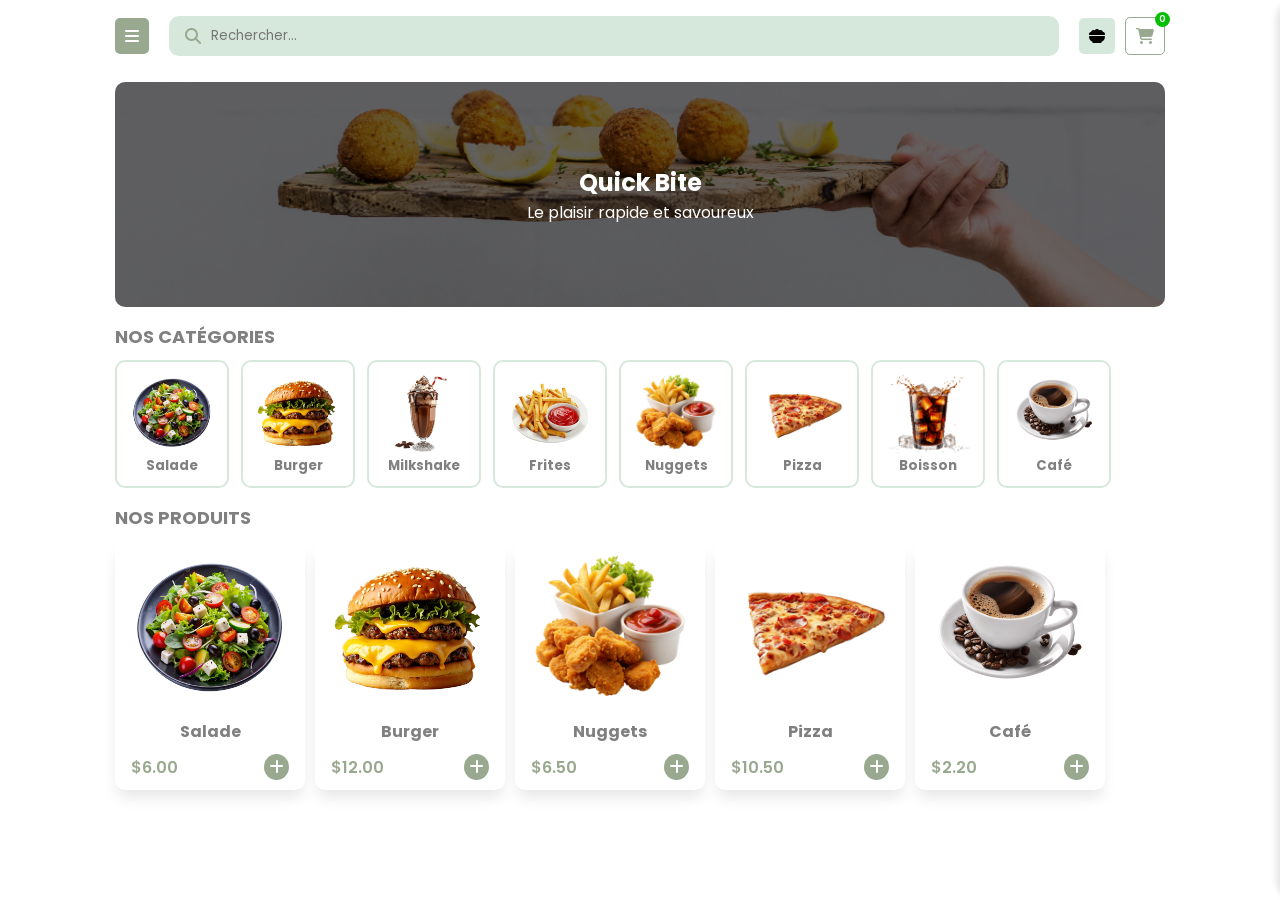
==== index.html @ 8941be11 "Add files via upload" ====
<!DOCTYPE html>
<html lang="fr">
<head>
    <meta charset="UTF-8" />
    <meta name="viewport" content="width=device-width, initial-scale=1.0" />
    <title>Quick Bite - Restauration Rapide</title>

    <link rel="stylesheet" href="style.css"/>

    <!-- font awesome icons cdn link -->
    <link
        rel="stylesheet"
        href="https://cdnjs.cloudflare.com/ajax/libs/font-awesome/6.4.2/css/all.min.css"
/>
</head>
<body>
    <header class="header">
        <nav class="header--menu">
            <div class="burger--icon">
                <i class="fa-solid fa-bars"></i>
            </div>
            <div class="search--box">
                <i class="fa-solid fa-magnifying-glass"></i>
                <input type="text" placeholder="Rechercher..." />
            </div>
            <div class="menu--icons">
                <i class="fa-solid fa-bowl-food"></i>
                <div class="cart-icon">
                    <i class="fa-solid fa-cart-shopping"></i>
                    <span>0</span>
                </div>
            </div>
        </nav>
    </header>

    <!--cover section-->
    <section class="cover">
        <div class="cover--overlay">
            <h1>Quick Bite</h1>
            <span class="slogan">Le plaisir rapide et savoureux</span>
        </div>
    </section>

    <main>
        <h2 class="section-heading">Nos Catégories</h2> 
        <div class="menu--list">
            <div class="menu--item">
                <img src="./image/food-item-10.jpg" alt="" />
                <h5>Salade</h5>
            </div>
            <div class="menu--item">
                <img src="./image/food-item-9.jpg" alt="" />
                <h5>Burger</h5>
            </div>
            <div class="menu--item">
                <img src="./image/food-item-3.jpg" alt="" />
                <h5>Milkshake</h5>
            </div>
            <div class="menu--item">
                <img src="./image/food-item-4.jpg" alt="" />
                <h5>Frites</h5>
            </div>
            <div class="menu--item">
                <img src="./image/food-item-5.jpg" alt="" />
                <h5>Nuggets</h5>
            </div>
            <div class="menu--item">
                <img src="./image/food-item-6.jpg" alt="" />
                <h5>Pizza</h5>
            </div>
            <div class="menu--item">
                <img src="./image/food-item-7.jpg" alt="" />
                <h5>Boisson</h5>
            </div>
            <div class="menu--item">
                <img src="./image/food-item-8.jpg" alt="" />
                <h5>Café</h5>
            </div>
        </div>

        <!--card item section-->
        <h2 class="section-heading">Nos Produits</h2>
        <div class="card--list">
            <div class="card">
                <img src="./image/food-item-10.jpg" alt="" />
                <h4 class="card--title">Salade</h4>

                <div class="card--price">
                    <div class="price">$6.00</div>
                    <i class="fa-solid fa-plus add-to-cart"></i>
                </div>
            </div>
            <div class="card">
                <img src="./image/food-item-9.jpg" alt="" />
                <h4 class="card--title">Burger</h4>

                <div class="card--price">
                    <div class="price">$12.00</div>
                    <i class="fa-solid fa-plus add-to-cart"></i>
                </div>
            </div>
            <div class="card">
                <img src="./image/food-item-5.jpg" alt="" />
                <h4 class="card--title">Nuggets</h4>

                <div class="card--price">
                    <div class="price">$6.50</div>
                    <i class="fa-solid fa-plus add-to-cart"></i>
                </div>
            </div>
            <div class="card">
                <img src="./image/food-item-6.jpg" alt="" />
                <h4 class="card--title">Pizza</h4>

                <div class="card--price">
                    <div class="price">$10.50</div>
                    <i class="fa-solid fa-plus add-to-cart"></i>
                </div>
            </div>
            <div class="card">
                <img src="./image/food-item-8.jpg" alt="" />
                <h4 class="card--title">Café</h4>

                <div class="card--price">
                    <div class="price">$2.20</div>
                    <i class="fa-solid fa-plus add-to-cart"></i>
                </div>
            </div>

            <!-- cart sidebar section -->
        <div class="sidebar" id="sidebar">
            <div class="sidebar-close">
            <i class="fa-solid fa-close"></i>
        </div>

        <div class="cart-menu">
            <h3>Mon Panier</h3>
        <div class="cart-items"></div>
        </div>

        <div class="sidebar--footer">
            <div class="total--amount">
                <h5>Total</h5>
            <div class="cart-total">$0.00</div>
        </div>

        <a href="checkout.html">
            <button class="checkout-btn">Passer la commande</button>
        </a>
    </div>
</div>

<!-- ✅ ICI : overlay (IMPORTANT) -->
<div class="overlay" id="overlay"></div>

</div>
</main>

<script src="main.js"></script>
</body>
</html>
---- style.css ----
/* Import Google Font cdn link */
@import url('https://fonts.googleapis.com/css2?family=Poppins:wght@300;400;500;600;700;800&display=swap');

:root {
    --primary-color: #99a98f;
    --decedent-color: #d6e8db;
    --accent-color: #fff;
    --secondary-color: rgb(9, 189, 9);

    --font-family: 'Poppins', sans-serif;
    --text-color: gray;
}

* {
    margin: 0;
    padding: 0;
    border: none;
    outline: none;
    text-decoration: none;
    box-sizing: border-box;
    font-family: var(--font-family);
}
body {
    background: #fff;
    padding: 0 9%;
}
.header {
    padding: 1rem 0;
}
.header--menu {
    display: flex;
    justify-content: space-between;
    align-items: center;
    gap: 20px;
}
.burger--icon i {
    padding: 10px;
    background-color: var(--primary-color);
    color: var(--accent-color);
    border-radius: 5px;
    cursor: pointer;
}
.search--box {
    display: flex;
    align-items: center;
    background: var(--decedent-color);
    border-radius: 10px;
    flex: 1;
    padding: 0 1rem;
}
.search--box i {
    color: var(--primary-color);
}
.search--box input {
    background: transparent;
    padding: 10px;
    width:  80%;

}
.menu--icons {
    display: flex;
    align-items: center;
    gap: 10px;
}
.menu--icons i {
    padding: 10px;
    border-radius: 5px;
    cursor: pointer;
    background: var(--decedent-color);
}

.fa-cart-shopping {
    background: transparent !important;
    border: 1px solid var(--primary-color);
    color: var(--primary-color);
}

.cart-icon {
    position: relative;
}
.cart-icon span {
    background: var(--secondary-color);
    color: var(--accent-color);
    border-radius: 50%;
    width: 15px;
    height: 15px;
    font-size: 9px;
    display: flex;
    align-items: center;
    justify-content: center;
    font-weight: 600;
    position: absolute;
    right: -5px;
    top: -5px;
}

/* cover section */
.cover{
    background-image: url(./image/cover.png);
    background-size: cover;
    height: 25vh;
    background-position: center;
    border-radius: 10px;
    margin-top: 10px;
}
.cover--overlay{
    background: rgba(0, 0, 0, 0.6);
    height: 100%;
    color: var(--accent-color);
    display: flex;
    align-items: center;
    flex-direction: column;
    justify-content: center;
    border-radius: 10px;
}

/* section heading */
.section-heading {
    font-size: 18px;
    text-transform: uppercase;
    margin: 1rem 0 10px 0;
    color: var(--text-color);
}
/* meuu liste */
.menu--list{
    display: flex;
    gap: 12px;
    flex-wrap: wrap;
}
.menu--item{
    width: 114px;
    display: flex;
    align-items: center;
    flex-direction: column;
    border: 2px solid var(--decedent-color);
    padding: 10px 13px;
    border-radius: 10px;
    color: var(--text-color);
}
.menu--item img{
    width: 100%;
}

/* card list */
.card--list {
    display: flex;
    gap: 10px;
    flex-wrap: wrap;
    margin-bottom: 2rem;
}
.card {
    width: 190px;
    display: flex;
    align-items: center;
    flex-direction: column;
    gap: 10px;
    padding: 10px 1rem;
    border-radius: 10px;
    background: var(--accent-color);
    box-shadow: 0px 10px 15px -3px rgb(0, 0,0, 0.1);
    text-align: center;
    color: var(--text-color);
}
.card img {
    width: 100%;
}
.card--price {
    display: flex;
    align-items: center;
    width: 100%;
    justify-content: space-between;
}
.card--price .price {
    color: var(--primary-color);
    font-weight: 600;
}
.add-to-cart {
    background: var(--primary-color);
    color: var(--accent-color);
    border-radius: 50%;
    padding: 5px;
    cursor: pointer;
}
.add-to-cart:hover {
    color: var(--accent-color);
    box-shadow: rgb(0 0 0 / 30%) 0px 4px 4px, rgb(231, 236, 236) 0px 0px 0px 3px;
}

/* cart menu sidebar */
.sidebar {
    width: 300px;
    height: 100%;
    position: fixed;
    top: 0;
    /* right: 0; */
    right: -300px;
    background-color: var(--accent-color);
    box-shadow: -4px 0 6px rgba(0, 0, 0, 0.1);
    transition: right 0.3s ease-in-out;
    z-index: 1000;
    padding: 20px;
    border-top-left-radius: 20px;
    border-bottom-left-radius: 20px;
}

.sidebar.open {
    right: 0;
}
.sidebar-close {
    position: absolute;
    right: 10px;
    top: 10px;
    cursor: pointer;
}

.cart-items {
    display: flex;
    flex-direction: column;
    gap: 10px;
    margin-top: 1rem;
}
.individual-cart-item {
    display: flex;
    justify-content: space-between;
    padding: 10px 5px;
    border-radius: 5px;
    color: var(--text-color);
    border: 1px solid var(--decedent-color);    
}
.cart-item-price {
    color: var(--primary-color);
}

.sidebar--footer {
    position: absolute;
    bottom: 10px;
    width: 88%;
}

.total--amount {
    display: flex;
    align-items: center;
    justify-content: space-between;
    border: 2px solid var(--decedent-color);
    border-radius: 5px;
    padding: 15px 10px;
}
.cart-total {
    font-size: 16px;
    color: var(--primary-color);
    font-weight: 500;
}
.checkout-btn {
    width: 100%;
    margin-top: 2rem;
    background: var(--secondary-color);
    color: var(--accent-color);
    border-radius: 5px;
    cursor: pointer;
    padding: 10px;
}
.remove-item {
    background: var(--primary-color);
    color: var(--accent-color);
    border-radius: 5px;
    padding: 2px 8px;
    cursor: pointer;
    margin-left: 5px;
}
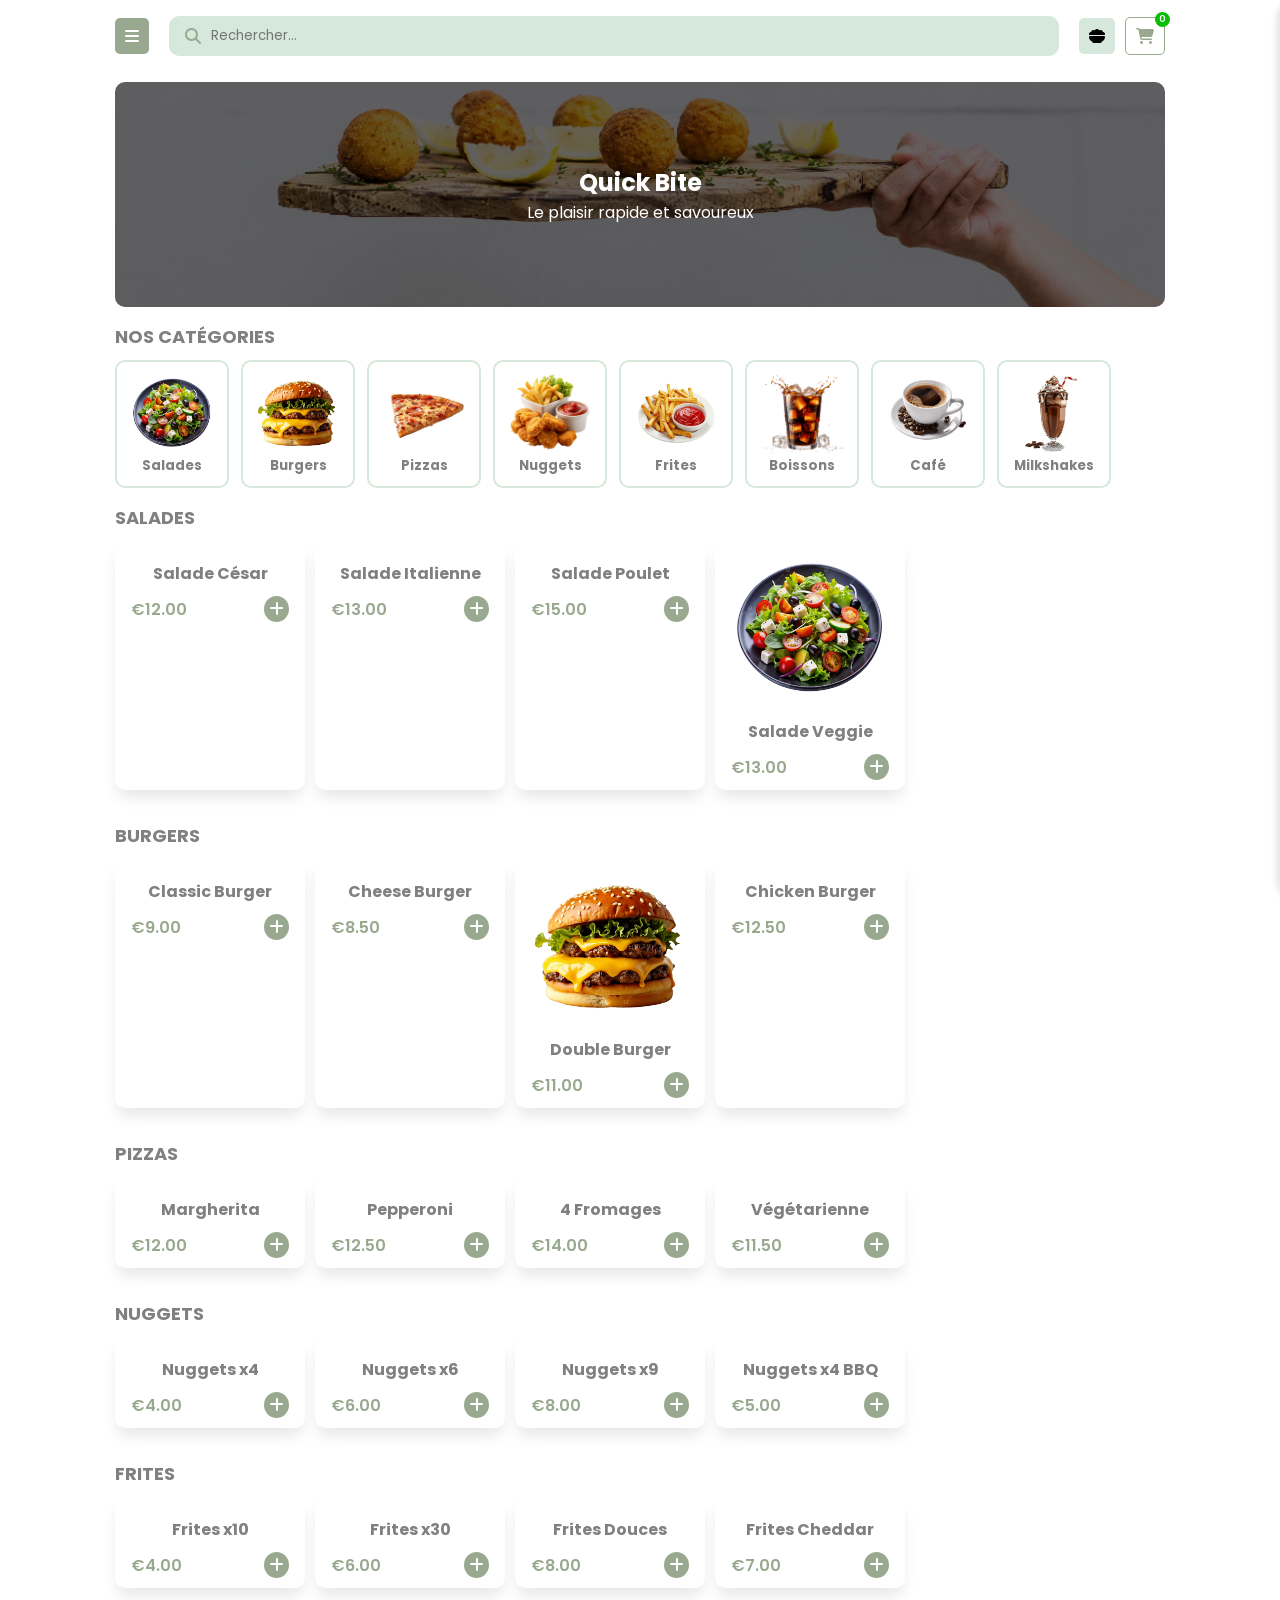
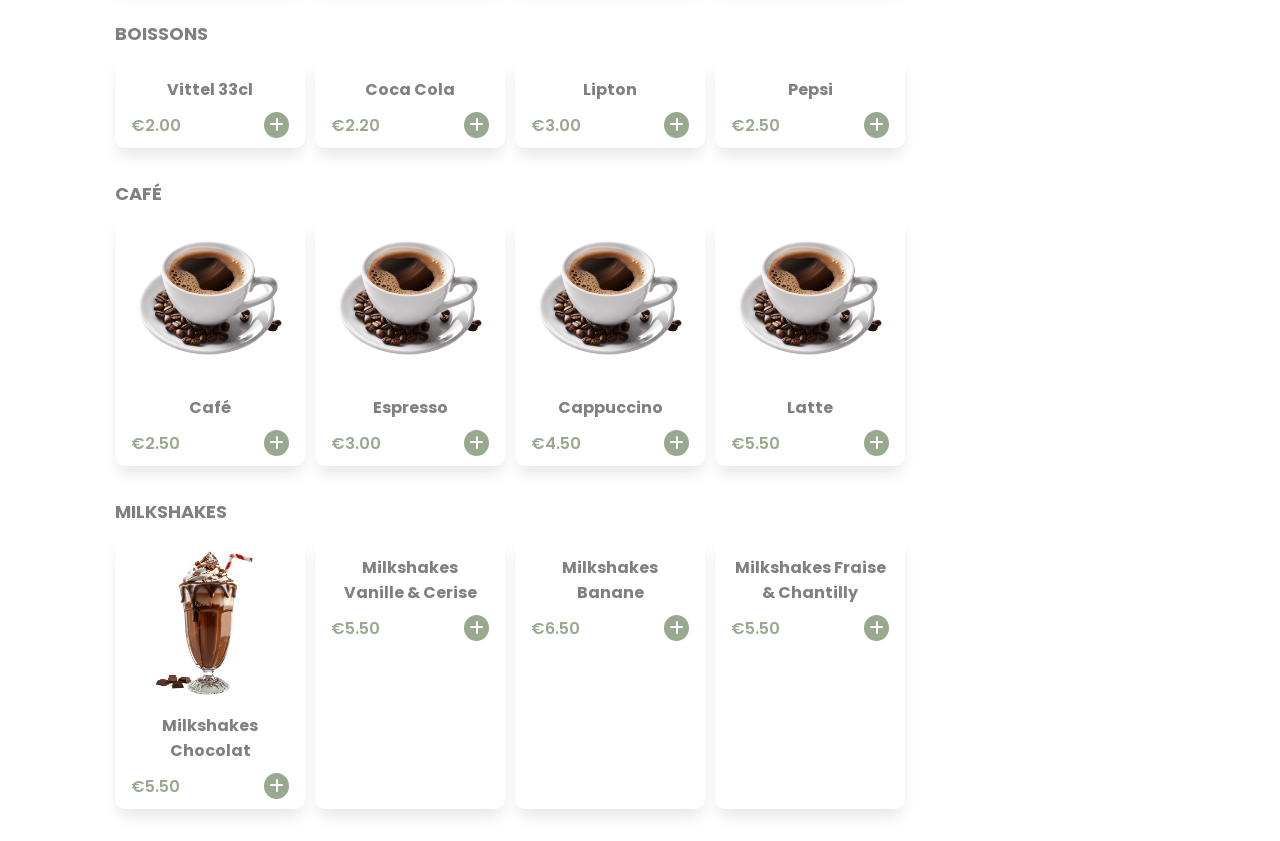
==== commit 159f5b9f: "mis à jour des pages" ====
--- a/index.html
+++ b/index.html
@@ -7,155 +7,499 @@
 
     <link rel="stylesheet" href="style.css"/>
 
-    <!-- font awesome icons cdn link -->
+    <!-- Font Awesome -->
     <link
         rel="stylesheet"
         href="https://cdnjs.cloudflare.com/ajax/libs/font-awesome/6.4.2/css/all.min.css"
-/>
+    />
 </head>
+
 <body>
+
+    <!-- HEADER -->
     <header class="header">
+
         <nav class="header--menu">
+
             <div class="burger--icon">
                 <i class="fa-solid fa-bars"></i>
             </div>
+
             <div class="search--box">
                 <i class="fa-solid fa-magnifying-glass"></i>
                 <input type="text" placeholder="Rechercher..." />
             </div>
+
             <div class="menu--icons">
+
                 <i class="fa-solid fa-bowl-food"></i>
+
                 <div class="cart-icon">
                     <i class="fa-solid fa-cart-shopping"></i>
                     <span>0</span>
                 </div>
-            </div>
+
+            </div>
+
         </nav>
+
     </header>
 
-    <!--cover section-->
+    <!-- COVER -->
     <section class="cover">
+
         <div class="cover--overlay">
             <h1>Quick Bite</h1>
             <span class="slogan">Le plaisir rapide et savoureux</span>
         </div>
+
     </section>
 
     <main>
-        <h2 class="section-heading">Nos Catégories</h2> 
+
+        <!-- CATEGORIES MENU -->
+        <h2 class="section-heading">Nos Catégories</h2>
+
         <div class="menu--list">
-            <div class="menu--item">
-                <img src="./image/food-item-10.jpg" alt="" />
-                <h5>Salade</h5>
-            </div>
-            <div class="menu--item">
-                <img src="./image/food-item-9.jpg" alt="" />
-                <h5>Burger</h5>
-            </div>
-            <div class="menu--item">
-                <img src="./image/food-item-3.jpg" alt="" />
-                <h5>Milkshake</h5>
-            </div>
-            <div class="menu--item">
-                <img src="./image/food-item-4.jpg" alt="" />
+
+            <div class="menu--item" data-target="salades">
+                <img src="./image/food-item-10.jpg" alt="">
+                <h5>Salades</h5>
+            </div>
+
+            <div class="menu--item" data-target="burgers">
+                <img src="./image/food-item-9.jpg" alt="">
+                <h5>Burgers</h5>
+            </div>
+
+            <div class="menu--item" data-target="pizzas">
+                <img src="./image/food-item-6.jpg" alt="">
+                <h5>Pizzas</h5>
+            </div>
+
+            <div class="menu--item" data-target="nuggets">
+                <img src="./image/food-item-5.jpg" alt="">
+                <h5>Nuggets</h5>
+            </div>
+
+            <div class="menu--item" data-target="frites">
+                <img src="./image/food-item-4.jpg" alt="">
                 <h5>Frites</h5>
             </div>
-            <div class="menu--item">
-                <img src="./image/food-item-5.jpg" alt="" />
-                <h5>Nuggets</h5>
-            </div>
-            <div class="menu--item">
-                <img src="./image/food-item-6.jpg" alt="" />
-                <h5>Pizza</h5>
-            </div>
-            <div class="menu--item">
-                <img src="./image/food-item-7.jpg" alt="" />
-                <h5>Boisson</h5>
-            </div>
-            <div class="menu--item">
-                <img src="./image/food-item-8.jpg" alt="" />
+
+            <div class="menu--item" data-target="boissons">
+                <img src="./image/food-item-7.jpg" alt="">
+                <h5>Boissons</h5>
+            </div>
+
+            <div class="menu--item" data-target="cafe">
+                <img src="./image/food-item-8.jpg" alt="">
                 <h5>Café</h5>
             </div>
-        </div>
-
-        <!--card item section-->
-        <h2 class="section-heading">Nos Produits</h2>
+
+            <div class="menu--item" data-target="milkshakes">
+                <img src="./image/food-item-3.jpg" alt="">
+                <h5>Milkshakes</h5>
+            </div>
+
+        </div>
+
+        <!-- ===================== -->
+        <!-- 🥗 SALADES -->
+        <!-- ===================== -->
+
+        <h2 class="section-heading" id="salades">Salades</h2>
+
         <div class="card--list">
             <div class="card">
-                <img src="./image/food-item-10.jpg" alt="" />
-                <h4 class="card--title">Salade</h4>
-
-                <div class="card--price">
-                    <div class="price">$6.00</div>
-                    <i class="fa-solid fa-plus add-to-cart"></i>
-                </div>
-            </div>
-            <div class="card">
-                <img src="./image/food-item-9.jpg" alt="" />
-                <h4 class="card--title">Burger</h4>
-
-                <div class="card--price">
-                    <div class="price">$12.00</div>
-                    <i class="fa-solid fa-plus add-to-cart"></i>
-                </div>
-            </div>
-            <div class="card">
-                <img src="./image/food-item-5.jpg" alt="" />
-                <h4 class="card--title">Nuggets</h4>
-
-                <div class="card--price">
-                    <div class="price">$6.50</div>
-                    <i class="fa-solid fa-plus add-to-cart"></i>
-                </div>
-            </div>
-            <div class="card">
-                <img src="./image/food-item-6.jpg" alt="" />
-                <h4 class="card--title">Pizza</h4>
-
-                <div class="card--price">
-                    <div class="price">$10.50</div>
-                    <i class="fa-solid fa-plus add-to-cart"></i>
-                </div>
-            </div>
-            <div class="card">
-                <img src="./image/food-item-8.jpg" alt="" />
-                <h4 class="card--title">Café</h4>
-
-                <div class="card--price">
-                    <div class="price">$2.20</div>
-                    <i class="fa-solid fa-plus add-to-cart"></i>
-                </div>
-            </div>
-
-            <!-- cart sidebar section -->
-        <div class="sidebar" id="sidebar">
-            <div class="sidebar-close">
+                <img src="./image/food-item-11.jpg" alt="">
+                <h4 class="card--title">Salade César</h4>
+                <div class="card--price">
+                    <div class="price">€12.00</div>
+                    <i class="fa-solid fa-plus add-to-cart"></i>
+                </div>
+            </div>
+
+            <div class="card">
+                <img src="./image/food-item-14.png" alt="">
+                <h4 class="card--title">Salade Italienne</h4>
+                <div class="card--price">
+                    <div class="price">€13.00</div>
+                    <i class="fa-solid fa-plus add-to-cart"></i>
+                </div>
+            </div>
+
+            <div class="card">
+                <img src="./image/food-item-12.jpg" alt="">
+                <h4 class="card--title">Salade Poulet</h4>
+                <div class="card--price">
+                    <div class="price">€15.00</div>
+                    <i class="fa-solid fa-plus add-to-cart"></i>
+                </div>
+            </div>
+
+            <div class="card">
+                <img src="./image/food-item-10.jpg" alt="">
+                <h4 class="card--title">Salade Veggie</h4>
+                <div class="card--price">
+                    <div class="price">€13.00</div>
+                    <i class="fa-solid fa-plus add-to-cart"></i>
+                </div>
+            </div>
+        </div>
+
+        <!-- 🍔 BURGERS -->
+        <h2 class="section-heading" id="burgers">Burgers</h2>
+
+        <div class="card--list">
+            <div class="card">
+                <img src="./image/food-item-13.jpg" alt="">
+                <h4 class="card--title">Classic Burger</h4>
+                <div class="card--price">
+                    <div class="price">€9.00</div>
+                    <i class="fa-solid fa-plus add-to-cart"></i>
+                </div>
+            </div>
+
+            <div class="card">
+                <img src="./image/food-item-15.png" alt="">
+                <h4 class="card--title">Cheese Burger</h4>
+                <div class="card--price">
+                    <div class="price">€8.50</div>
+                    <i class="fa-solid fa-plus add-to-cart"></i>
+                </div>
+            </div>
+
+            <div class="card">
+                <img src="./image/food-item-9.jpg" alt="">
+                <h4 class="card--title">Double Burger</h4>
+                <div class="card--price">
+                    <div class="price">€11.00</div>
+                    <i class="fa-solid fa-plus add-to-cart"></i>
+                </div>
+            </div>
+
+            <div class="card">
+                <img src="./image/food-item-16.png" alt="">
+                <h4 class="card--title">Chicken Burger</h4>
+                <div class="card--price">
+                    <div class="price">€12.50</div>
+                    <i class="fa-solid fa-plus add-to-cart"></i>
+                </div>
+            </div>
+        </div>
+
+        <!-- 🍕 PIZZAS -->
+        <h2 class="section-heading" id="pizzas">Pizzas</h2>
+
+        <div class="card--list">
+            <div class="card">
+                <img src="./image/food-item-17.png" alt="">
+                <h4 class="card--title">Margherita</h4>
+                <div class="card--price">
+                    <div class="price">€12.00</div>
+                    <i class="fa-solid fa-plus add-to-cart"></i>
+                </div>
+            </div>
+
+            <div class="card">
+                <img src="./image/food-item-18.png" alt="">
+                <h4 class="card--title">Pepperoni</h4>
+                <div class="card--price">
+                    <div class="price">€12.50</div>
+                    <i class="fa-solid fa-plus add-to-cart"></i>
+                </div>
+            </div>
+
+            <div class="card">
+                <img src="./image/food-item-19.png" alt="">
+                <h4 class="card--title">4 Fromages</h4>
+                <div class="card--price">
+                    <div class="price">€14.00</div>
+                    <i class="fa-solid fa-plus add-to-cart"></i>
+                </div>
+            </div>
+
+            <div class="card">
+                <img src="./image/food-item-20.png" alt="">
+                <h4 class="card--title">Végétarienne</h4>
+                <div class="card--price">
+                    <div class="price">€11.50</div>
+                    <i class="fa-solid fa-plus add-to-cart"></i>
+                </div>
+            </div>
+        </div>
+
+        <!-- 🍗 NUGGETS -->
+        <h2 class="section-heading" id="nuggets">Nuggets</h2>
+
+<div class="card--list">
+
+    <div class="card">
+        <img src="./image/food-item-24.png" alt="">
+        <h4 class="card--title">Nuggets x4</h4>
+
+        <div class="card--price">
+            <div class="price">€4.00</div>
+            <i class="fa-solid fa-plus add-to-cart"></i>
+        </div>
+    </div>
+
+    <div class="card">
+        <img src="./image/food-item-24.png" alt="">
+        <h4 class="card--title">Nuggets x6</h4>
+
+        <div class="card--price">
+            <div class="price">€6.00</div>
+            <i class="fa-solid fa-plus add-to-cart"></i>
+        </div>
+    </div>
+
+    <div class="card">
+        <img src="./image/food-item-24.png" alt="">
+        <h4 class="card--title">Nuggets x9</h4>
+
+        <div class="card--price">
+            <div class="price">€8.00</div>
+            <i class="fa-solid fa-plus add-to-cart"></i>
+        </div>
+    </div>
+
+    <div class="card">
+        <img src="./image/food-item-24.png" alt="">
+        <h4 class="card--title">Nuggets x4 BBQ</h4>
+
+        <div class="card--price">
+            <div class="price">€5.00</div>
+            <i class="fa-solid fa-plus add-to-cart"></i>
+        </div>
+    </div>
+
+</div>
+
+        <!-- FRITES -->
+        <h2 class="section-heading" id="frites">Frites</h2>
+
+<div class="card--list">
+
+    <div class="card">
+        <img src="./image/food-item-22.png" alt="">
+        <h4 class="card--title">Frites x10</h4>
+
+        <div class="card--price">
+            <div class="price">€4.00</div>
+            <i class="fa-solid fa-plus add-to-cart"></i>
+        </div>
+    </div>
+
+    <div class="card">
+        <img src="./image/food-item-22.png" alt="">
+        <h4 class="card--title">Frites x30</h4>
+
+        <div class="card--price">
+            <div class="price">€6.00</div>
+            <i class="fa-solid fa-plus add-to-cart"></i>
+        </div>
+    </div>
+
+    <div class="card">
+        <img src="./image/food-item-21.png" alt="">
+        <h4 class="card--title">Frites Douces</h4>
+
+        <div class="card--price">
+            <div class="price">€8.00</div>
+            <i class="fa-solid fa-plus add-to-cart"></i>
+        </div>
+    </div>
+
+    <div class="card">
+        <img src="./image/food-item-23.png" alt="">
+        <h4 class="card--title">Frites Cheddar</h4>
+
+        <div class="card--price">
+            <div class="price">€7.00</div>
+            <i class="fa-solid fa-plus add-to-cart"></i>
+        </div>
+    </div>
+
+</div>
+
+        <!-- BOISSONS -->
+        <h2 class="section-heading" id="boissons">Boissons</h2>
+
+<div class="card--list">
+
+    <div class="card">
+        <img src="./image/food-item-25.png" alt="">
+        <h4 class="card--title">Vittel 33cl</h4>
+
+        <div class="card--price">
+            <div class="price">€2.00</div>
+            <i class="fa-solid fa-plus add-to-cart"></i>
+        </div>
+    </div>
+
+    <div class="card">
+        <img src="./image/food-item-26.png" alt="">
+        <h4 class="card--title">Coca Cola</h4>
+
+        <div class="card--price">
+            <div class="price">€2.20</div>
+            <i class="fa-solid fa-plus add-to-cart"></i>
+        </div>
+    </div>
+
+    <div class="card">
+        <img src="./image/food-item-27.png" alt="">
+        <h4 class="card--title">Lipton</h4>
+
+        <div class="card--price">
+            <div class="price">€3.00</div>
+            <i class="fa-solid fa-plus add-to-cart"></i>
+        </div>
+    </div>
+
+    <div class="card">
+        <img src="./image/food-item-28.png" alt="">
+        <h4 class="card--title">Pepsi</h4>
+
+        <div class="card--price">
+            <div class="price">€2.50</div>
+            <i class="fa-solid fa-plus add-to-cart"></i>
+        </div>
+    </div>
+
+</div>
+
+        <!-- CAFÉ -->
+        <h2 class="section-heading" id="cafe">Café</h2>
+
+<div class="card--list">
+
+    <div class="card">
+        <img src="./image/food-item-8.jpg" alt="">
+        <h4 class="card--title">Café</h4>
+
+        <div class="card--price">
+            <div class="price">€2.50</div>
+            <i class="fa-solid fa-plus add-to-cart"></i>
+        </div>
+    </div>
+
+    <div class="card">
+        <img src="./image/food-item-8.jpg" alt="">
+        <h4 class="card--title">Espresso</h4>
+
+        <div class="card--price">
+            <div class="price">€3.00</div>
+            <i class="fa-solid fa-plus add-to-cart"></i>
+        </div>
+    </div>
+
+    <div class="card">
+        <img src="./image/food-item-8.jpg" alt="">
+        <h4 class="card--title">Cappuccino</h4>
+
+        <div class="card--price">
+            <div class="price">€4.50</div>
+            <i class="fa-solid fa-plus add-to-cart"></i>
+        </div>
+    </div>
+
+    <div class="card">
+        <img src="./image/food-item-8.jpg" alt="">
+        <h4 class="card--title">Latte</h4>
+
+        <div class="card--price">
+            <div class="price">€5.50</div>
+            <i class="fa-solid fa-plus add-to-cart"></i>
+        </div>
+    </div>
+
+</div>
+
+        <!-- MILKSHAKES -->
+        <h2 class="section-heading" id="milkshakes">Milkshakes</h2>
+
+<div class="card--list">
+
+    <div class="card">
+        <img src="./image/food-item-3.jpg" alt="">
+        <h4 class="card--title">Milkshakes Chocolat</h4>
+
+        <div class="card--price">
+            <div class="price">€5.50</div>
+            <i class="fa-solid fa-plus add-to-cart"></i>
+        </div>
+    </div>
+
+    <div class="card">
+        <img src="./image/food-item-30.png" alt="">
+        <h4 class="card--title">Milkshakes Vanille & Cerise</h4>
+
+        <div class="card--price">
+            <div class="price">€5.50</div>
+            <i class="fa-solid fa-plus add-to-cart"></i>
+        </div>
+    </div>
+
+    <div class="card">
+        <img src="./image/food-item-31.png" alt="">
+        <h4 class="card--title">Milkshakes Banane</h4>
+
+        <div class="card--price">
+            <div class="price">€6.50</div>
+            <i class="fa-solid fa-plus add-to-cart"></i>
+        </div>
+    </div>
+
+    <div class="card">
+        <img src="./image/food-item-32.png" alt="">
+        <h4 class="card--title">Milkshakes Fraise & Chantilly</h4>
+
+        <div class="card--price">
+            <div class="price">€5.50</div>
+            <i class="fa-solid fa-plus add-to-cart"></i>
+        </div>
+    </div>
+
+</div>
+
+    </main>
+
+    <!-- SIDEBAR -->
+    <div class="sidebar" id="sidebar">
+
+        <div class="sidebar-close">
             <i class="fa-solid fa-close"></i>
         </div>
 
         <div class="cart-menu">
             <h3>Mon Panier</h3>
-        <div class="cart-items"></div>
+            <div class="cart-items"></div>
         </div>
 
         <div class="sidebar--footer">
+
             <div class="total--amount">
                 <h5>Total</h5>
-            <div class="cart-total">$0.00</div>
-        </div>
-
-        <a href="checkout.html">
-            <button class="checkout-btn">Passer la commande</button>
-        </a>
-    </div>
-</div>
-
-<!-- ✅ ICI : overlay (IMPORTANT) -->
-<div class="overlay" id="overlay"></div>
-
-</div>
-</main>
-
-<script src="main.js"></script>
+                <div class="cart-total">€ 0.00</div>
+            </div>
+
+            <a href="checkout.html">
+                <button class="checkout-btn">
+                    Passer la commande
+                </button>
+            </a>
+
+        </div>
+
+    </div>
+
+    <!-- OVERLAY -->
+    <div class="overlay" id="overlay"></div>
+
+    <script src="main.js"></script>
+
 </body>
 </html>
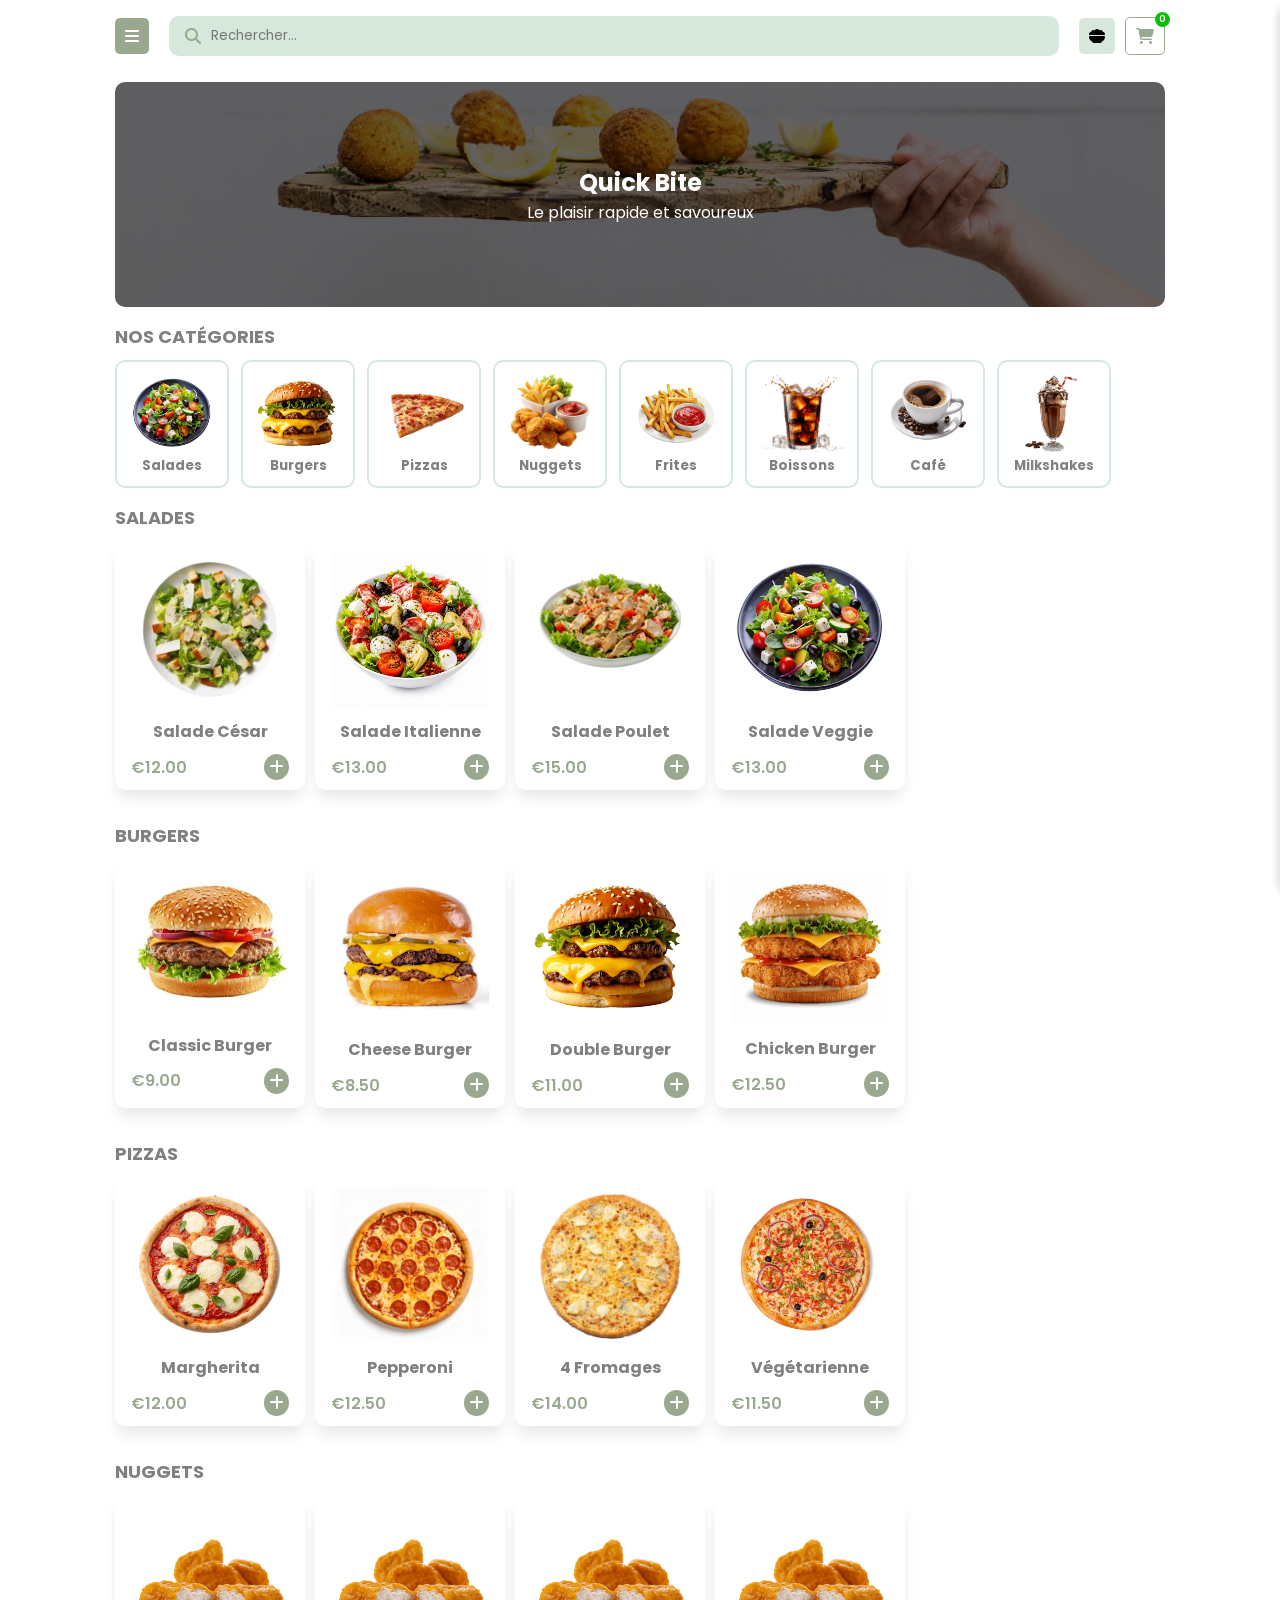
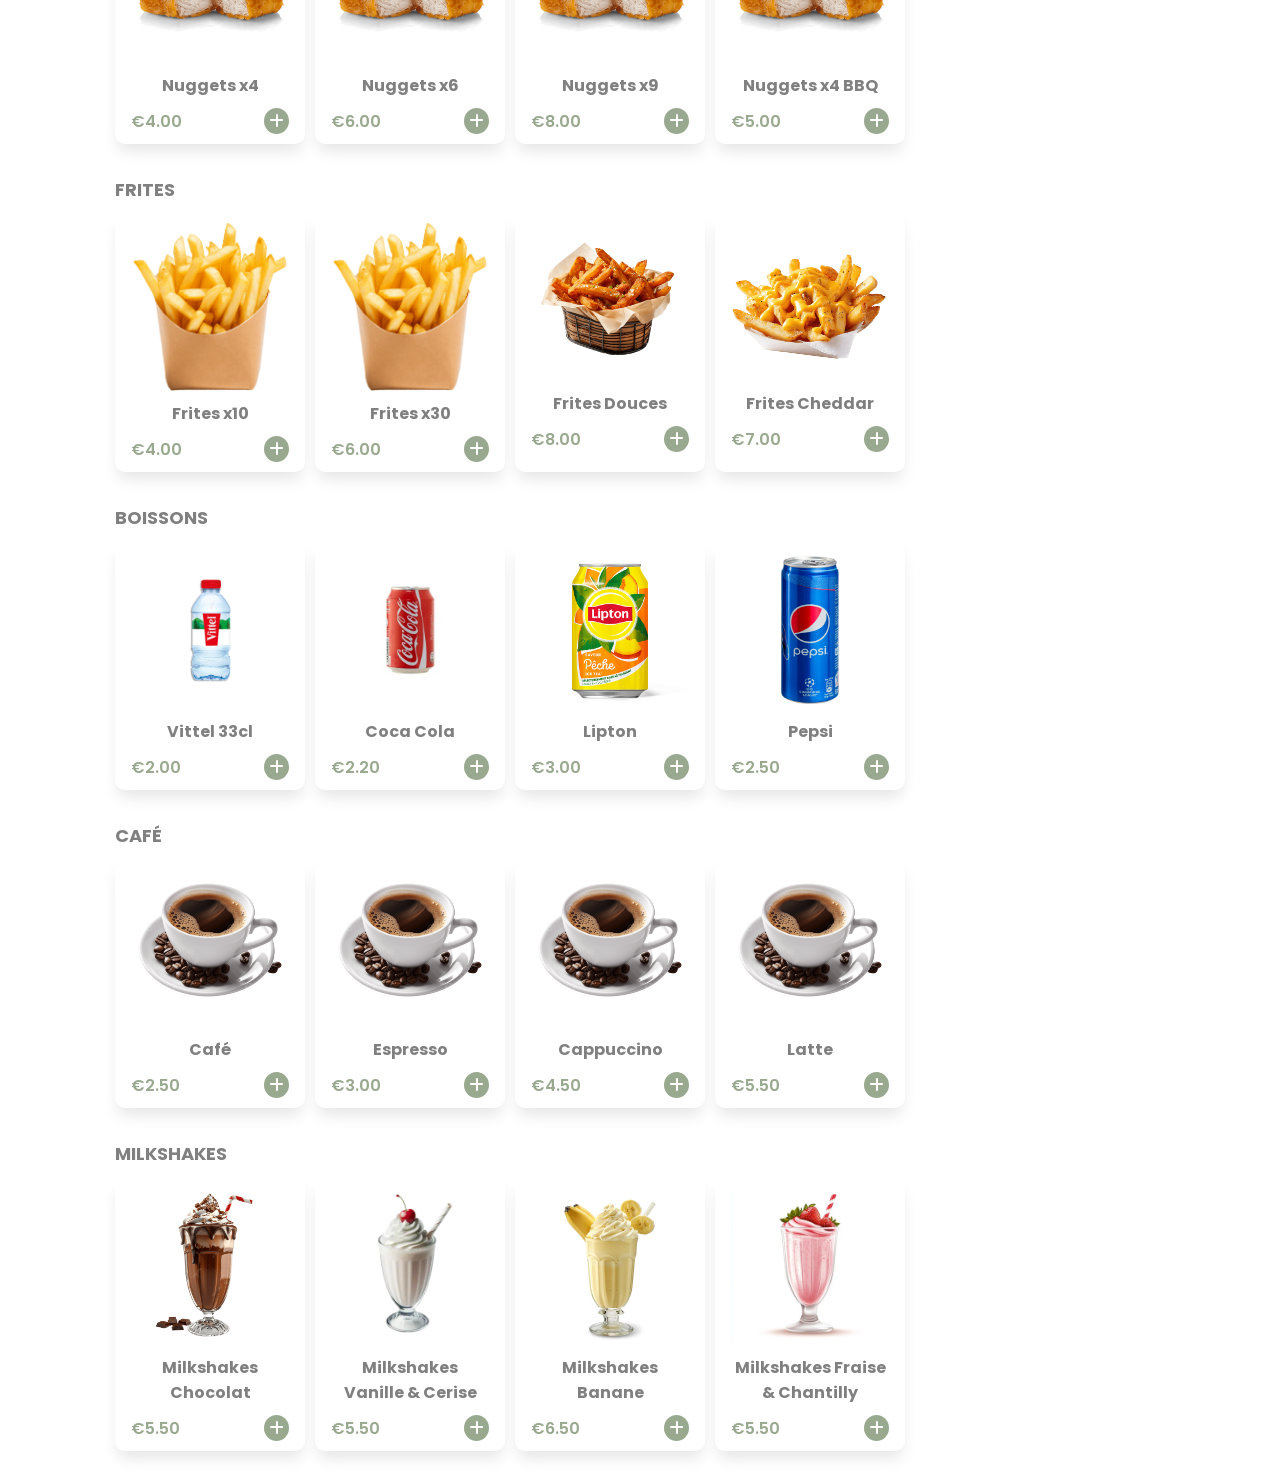
==== commit 1374decd: "mis à jour code" ====
--- a/index.html
+++ b/index.html
@@ -110,168 +110,170 @@
 
         <h2 class="section-heading" id="salades">Salades</h2>
 
-        <div class="card--list">
-            <div class="card">
-                <img src="./image/food-item-11.jpg" alt="">
-                <h4 class="card--title">Salade César</h4>
-                <div class="card--price">
-                    <div class="price">€12.00</div>
-                    <i class="fa-solid fa-plus add-to-cart"></i>
-                </div>
-            </div>
-
-            <div class="card">
-                <img src="./image/food-item-14.png" alt="">
-                <h4 class="card--title">Salade Italienne</h4>
-                <div class="card--price">
-                    <div class="price">€13.00</div>
-                    <i class="fa-solid fa-plus add-to-cart"></i>
-                </div>
-            </div>
-
-            <div class="card">
-                <img src="./image/food-item-12.jpg" alt="">
-                <h4 class="card--title">Salade Poulet</h4>
-                <div class="card--price">
-                    <div class="price">€15.00</div>
-                    <i class="fa-solid fa-plus add-to-cart"></i>
-                </div>
-            </div>
-
-            <div class="card">
-                <img src="./image/food-item-10.jpg" alt="">
-                <h4 class="card--title">Salade Veggie</h4>
-                <div class="card--price">
-                    <div class="price">€13.00</div>
-                    <i class="fa-solid fa-plus add-to-cart"></i>
-                </div>
-            </div>
-        </div>
+<div class="card--list">
+
+    <div class="card" data-name="Salade César" data-price="12">
+        <img src="./image/food-item-11.jpg" alt="Salade César">
+        <h4 class="card--title">Salade César</h4>
+        <div class="card--price">
+            <div class="price">€12.00</div>
+            <i class="fa-solid fa-plus add-to-cart" title="Ajouter au panier"></i>
+        </div>
+    </div>
+
+    <div class="card" data-name="Salade Italienne" data-price="13">
+        <img src="./image/food-item-14.png" alt="Salade Italienne">
+        <h4 class="card--title">Salade Italienne</h4>
+        <div class="card--price">
+            <div class="price">€13.00</div>
+            <i class="fa-solid fa-plus add-to-cart" title="Ajouter au panier"></i>
+        </div>
+    </div>
+
+    <div class="card" data-name="Salade Poulet" data-price="15">
+        <img src="./image/food-item-12.jpg" alt="Salade au poulet">
+        <h4 class="card--title">Salade Poulet</h4>
+        <div class="card--price">
+            <div class="price">€15.00</div>
+            <i class="fa-solid fa-plus add-to-cart" title="Ajouter au panier"></i>
+        </div>
+    </div>
+
+    <div class="card" data-name="Salade Veggie" data-price="13">
+        <img src="./image/food-item-10.jpg" alt="Salade végétarienne">
+        <h4 class="card--title">Salade Veggie</h4>
+        <div class="card--price">
+            <div class="price">€13.00</div>
+            <i class="fa-solid fa-plus add-to-cart" title="Ajouter au panier"></i>
+        </div>
+    </div>
+
+</div>
 
         <!-- 🍔 BURGERS -->
         <h2 class="section-heading" id="burgers">Burgers</h2>
 
-        <div class="card--list">
-            <div class="card">
-                <img src="./image/food-item-13.jpg" alt="">
-                <h4 class="card--title">Classic Burger</h4>
-                <div class="card--price">
-                    <div class="price">€9.00</div>
-                    <i class="fa-solid fa-plus add-to-cart"></i>
-                </div>
-            </div>
-
-            <div class="card">
-                <img src="./image/food-item-15.png" alt="">
-                <h4 class="card--title">Cheese Burger</h4>
-                <div class="card--price">
-                    <div class="price">€8.50</div>
-                    <i class="fa-solid fa-plus add-to-cart"></i>
-                </div>
-            </div>
-
-            <div class="card">
-                <img src="./image/food-item-9.jpg" alt="">
-                <h4 class="card--title">Double Burger</h4>
-                <div class="card--price">
-                    <div class="price">€11.00</div>
-                    <i class="fa-solid fa-plus add-to-cart"></i>
-                </div>
-            </div>
-
-            <div class="card">
-                <img src="./image/food-item-16.png" alt="">
-                <h4 class="card--title">Chicken Burger</h4>
-                <div class="card--price">
-                    <div class="price">€12.50</div>
-                    <i class="fa-solid fa-plus add-to-cart"></i>
-                </div>
-            </div>
-        </div>
+<div class="card--list">
+
+    <div class="card" data-name="Classic Burger" data-price="9">
+        <img src="./image/food-item-13.jpg" alt="Classic Burger">
+        <h4 class="card--title">Classic Burger</h4>
+        <div class="card--price">
+            <div class="price">€9.00</div>
+            <i class="fa-solid fa-plus add-to-cart" title="Ajouter au panier"></i>
+        </div>
+    </div>
+
+    <div class="card" data-name="Cheese Burger" data-price="8.5">
+        <img src="./image/food-item-15.png" alt="Cheeseburger au fromage">
+        <h4 class="card--title">Cheese Burger</h4>
+        <div class="card--price">
+            <div class="price">€8.50</div>
+            <i class="fa-solid fa-plus add-to-cart" title="Ajouter au panier"></i>
+        </div>
+    </div>
+
+    <div class="card" data-name="Double Burger" data-price="11">
+        <img src="./image/food-item-9.jpg" alt="Double burger">
+        <h4 class="card--title">Double Burger</h4>
+        <div class="card--price">
+            <div class="price">€11.00</div>
+            <i class="fa-solid fa-plus add-to-cart" title="Ajouter au panier"></i>
+        </div>
+    </div>
+
+    <div class="card" data-name="Chicken Burger" data-price="12.5">
+        <img src="./image/food-item-16.png" alt="Burger au poulet">
+        <h4 class="card--title">Chicken Burger</h4>
+        <div class="card--price">
+            <div class="price">€12.50</div>
+            <i class="fa-solid fa-plus add-to-cart" title="Ajouter au panier"></i>
+        </div>
+    </div>
+
+</div>
 
         <!-- 🍕 PIZZAS -->
         <h2 class="section-heading" id="pizzas">Pizzas</h2>
 
-        <div class="card--list">
-            <div class="card">
-                <img src="./image/food-item-17.png" alt="">
-                <h4 class="card--title">Margherita</h4>
-                <div class="card--price">
-                    <div class="price">€12.00</div>
-                    <i class="fa-solid fa-plus add-to-cart"></i>
-                </div>
-            </div>
-
-            <div class="card">
-                <img src="./image/food-item-18.png" alt="">
-                <h4 class="card--title">Pepperoni</h4>
-                <div class="card--price">
-                    <div class="price">€12.50</div>
-                    <i class="fa-solid fa-plus add-to-cart"></i>
-                </div>
-            </div>
-
-            <div class="card">
-                <img src="./image/food-item-19.png" alt="">
-                <h4 class="card--title">4 Fromages</h4>
-                <div class="card--price">
-                    <div class="price">€14.00</div>
-                    <i class="fa-solid fa-plus add-to-cart"></i>
-                </div>
-            </div>
-
-            <div class="card">
-                <img src="./image/food-item-20.png" alt="">
-                <h4 class="card--title">Végétarienne</h4>
-                <div class="card--price">
-                    <div class="price">€11.50</div>
-                    <i class="fa-solid fa-plus add-to-cart"></i>
-                </div>
-            </div>
-        </div>
+<div class="card--list">
+
+    <div class="card" data-name="Margherita" data-price="12">
+        <img src="./image/food-item-17.png" alt="Pizza Margherita">
+        <h4 class="card--title">Margherita</h4>
+        <div class="card--price">
+            <div class="price">€12.00</div>
+            <i class="fa-solid fa-plus add-to-cart" title="Ajouter au panier"></i>
+        </div>
+    </div>
+
+    <div class="card" data-name="Pepperoni" data-price="12.5">
+        <img src="./image/food-item-18.png" alt="Pizza Pepperoni">
+        <h4 class="card--title">Pepperoni</h4>
+        <div class="card--price">
+            <div class="price">€12.50</div>
+            <i class="fa-solid fa-plus add-to-cart" title="Ajouter au panier"></i>
+        </div>
+    </div>
+
+    <div class="card" data-name="Quatre Fromages" data-price="14">
+        <img src="./image/food-item-19.png" alt="Pizza quatre fromages">
+        <h4 class="card--title">4 Fromages</h4>
+        <div class="card--price">
+            <div class="price">€14.00</div>
+            <i class="fa-solid fa-plus add-to-cart" title="Ajouter au panier"></i>
+        </div>
+    </div>
+
+    <div class="card" data-name="Pizza Végétarienne" data-price="11.5">
+        <img src="./image/food-item-20.png" alt="Pizza végétarienne">
+        <h4 class="card--title">Végétarienne</h4>
+        <div class="card--price">
+            <div class="price">€11.50</div>
+            <i class="fa-solid fa-plus add-to-cart" title="Ajouter au panier"></i>
+        </div>
+    </div>
+
+</div>
 
         <!-- 🍗 NUGGETS -->
         <h2 class="section-heading" id="nuggets">Nuggets</h2>
 
 <div class="card--list">
 
-    <div class="card">
-        <img src="./image/food-item-24.png" alt="">
+    <div class="card" data-name="Nuggets x4" data-price="4">
+        <img src="./image/food-item-24.png" alt="Portion de 4 nuggets">
         <h4 class="card--title">Nuggets x4</h4>
-
         <div class="card--price">
             <div class="price">€4.00</div>
-            <i class="fa-solid fa-plus add-to-cart"></i>
-        </div>
-    </div>
-
-    <div class="card">
-        <img src="./image/food-item-24.png" alt="">
+            <i class="fa-solid fa-plus add-to-cart" title="Ajouter au panier"></i>
+        </div>
+    </div>
+
+    <div class="card" data-name="Nuggets x6" data-price="6">
+        <img src="./image/food-item-24.png" alt="Portion de 6 nuggets">
         <h4 class="card--title">Nuggets x6</h4>
-
         <div class="card--price">
             <div class="price">€6.00</div>
-            <i class="fa-solid fa-plus add-to-cart"></i>
-        </div>
-    </div>
-
-    <div class="card">
-        <img src="./image/food-item-24.png" alt="">
+            <i class="fa-solid fa-plus add-to-cart" title="Ajouter au panier"></i>
+        </div>
+    </div>
+
+    <div class="card" data-name="Nuggets x9" data-price="8">
+        <img src="./image/food-item-24.png" alt="Portion de 9 nuggets">
         <h4 class="card--title">Nuggets x9</h4>
-
         <div class="card--price">
             <div class="price">€8.00</div>
-            <i class="fa-solid fa-plus add-to-cart"></i>
-        </div>
-    </div>
-
-    <div class="card">
-        <img src="./image/food-item-24.png" alt="">
+            <i class="fa-solid fa-plus add-to-cart" title="Ajouter au panier"></i>
+        </div>
+    </div>
+
+    <div class="card" data-name="Nuggets x4 BBQ" data-price="5">
+        <img src="./image/food-item-24.png" alt="Nuggets sauce barbecue">
         <h4 class="card--title">Nuggets x4 BBQ</h4>
-
         <div class="card--price">
             <div class="price">€5.00</div>
-            <i class="fa-solid fa-plus add-to-cart"></i>
+            <i class="fa-solid fa-plus add-to-cart" title="Ajouter au panier"></i>
         </div>
     </div>
 
@@ -282,43 +284,39 @@
 
 <div class="card--list">
 
-    <div class="card">
-        <img src="./image/food-item-22.png" alt="">
+    <div class="card" data-name="Frites x10" data-price="4">
+        <img src="./image/food-item-22.png" alt="Petite portion de frites">
         <h4 class="card--title">Frites x10</h4>
-
         <div class="card--price">
             <div class="price">€4.00</div>
-            <i class="fa-solid fa-plus add-to-cart"></i>
-        </div>
-    </div>
-
-    <div class="card">
-        <img src="./image/food-item-22.png" alt="">
+            <i class="fa-solid fa-plus add-to-cart" title="Ajouter au panier"></i>
+        </div>
+    </div>
+
+    <div class="card" data-name="Frites x30" data-price="6">
+        <img src="./image/food-item-22.png" alt="Grande portion de frites">
         <h4 class="card--title">Frites x30</h4>
-
         <div class="card--price">
             <div class="price">€6.00</div>
-            <i class="fa-solid fa-plus add-to-cart"></i>
-        </div>
-    </div>
-
-    <div class="card">
-        <img src="./image/food-item-21.png" alt="">
+            <i class="fa-solid fa-plus add-to-cart" title="Ajouter au panier"></i>
+        </div>
+    </div>
+
+    <div class="card" data-name="Frites douces" data-price="8">
+        <img src="./image/food-item-21.png" alt="Frites de patate douce">
         <h4 class="card--title">Frites Douces</h4>
-
         <div class="card--price">
             <div class="price">€8.00</div>
-            <i class="fa-solid fa-plus add-to-cart"></i>
-        </div>
-    </div>
-
-    <div class="card">
-        <img src="./image/food-item-23.png" alt="">
+            <i class="fa-solid fa-plus add-to-cart" title="Ajouter au panier"></i>
+        </div>
+    </div>
+
+    <div class="card" data-name="Frites cheddar" data-price="7">
+        <img src="./image/food-item-23.png" alt="Frites avec sauce cheddar">
         <h4 class="card--title">Frites Cheddar</h4>
-
         <div class="card--price">
             <div class="price">€7.00</div>
-            <i class="fa-solid fa-plus add-to-cart"></i>
+            <i class="fa-solid fa-plus add-to-cart" title="Ajouter au panier"></i>
         </div>
     </div>
 
@@ -329,43 +327,39 @@
 
 <div class="card--list">
 
-    <div class="card">
-        <img src="./image/food-item-25.png" alt="">
+    <div class="card" data-name="Eau Vittel 33cl" data-price="2">
+        <img src="./image/food-item-25.png" alt="Bouteille d'eau Vittel 33cl">
         <h4 class="card--title">Vittel 33cl</h4>
-
         <div class="card--price">
             <div class="price">€2.00</div>
-            <i class="fa-solid fa-plus add-to-cart"></i>
-        </div>
-    </div>
-
-    <div class="card">
-        <img src="./image/food-item-26.png" alt="">
+            <i class="fa-solid fa-plus add-to-cart" title="Ajouter au panier"></i>
+        </div>
+    </div>
+
+    <div class="card" data-name="Coca Cola" data-price="2.2">
+        <img src="./image/food-item-26.png" alt="Canette de Coca Cola">
         <h4 class="card--title">Coca Cola</h4>
-
         <div class="card--price">
             <div class="price">€2.20</div>
-            <i class="fa-solid fa-plus add-to-cart"></i>
-        </div>
-    </div>
-
-    <div class="card">
-        <img src="./image/food-item-27.png" alt="">
+            <i class="fa-solid fa-plus add-to-cart" title="Ajouter au panier"></i>
+        </div>
+    </div>
+
+    <div class="card" data-name="Lipton Ice Tea" data-price="3">
+        <img src="./image/food-item-27.png" alt="Canette Lipton Ice Tea">
         <h4 class="card--title">Lipton</h4>
-
         <div class="card--price">
             <div class="price">€3.00</div>
-            <i class="fa-solid fa-plus add-to-cart"></i>
-        </div>
-    </div>
-
-    <div class="card">
-        <img src="./image/food-item-28.png" alt="">
+            <i class="fa-solid fa-plus add-to-cart" title="Ajouter au panier"></i>
+        </div>
+    </div>
+
+    <div class="card" data-name="Pepsi" data-price="2.5">
+        <img src="./image/food-item-28.png" alt="Canette de Pepsi">
         <h4 class="card--title">Pepsi</h4>
-
         <div class="card--price">
             <div class="price">€2.50</div>
-            <i class="fa-solid fa-plus add-to-cart"></i>
+            <i class="fa-solid fa-plus add-to-cart" title="Ajouter au panier"></i>
         </div>
     </div>
 
@@ -376,43 +370,39 @@
 
 <div class="card--list">
 
-    <div class="card">
-        <img src="./image/food-item-8.jpg" alt="">
+    <div class="card" data-name="Café simple" data-price="2.5">
+        <img src="./image/food-item-8.jpg" alt="Tasse de café">
         <h4 class="card--title">Café</h4>
-
         <div class="card--price">
             <div class="price">€2.50</div>
-            <i class="fa-solid fa-plus add-to-cart"></i>
-        </div>
-    </div>
-
-    <div class="card">
-        <img src="./image/food-item-8.jpg" alt="">
+            <i class="fa-solid fa-plus add-to-cart" title="Ajouter au panier"></i>
+        </div>
+    </div>
+
+    <div class="card" data-name="Espresso" data-price="3">
+        <img src="./image/food-item-8.jpg" alt="Espresso">
         <h4 class="card--title">Espresso</h4>
-
         <div class="card--price">
             <div class="price">€3.00</div>
-            <i class="fa-solid fa-plus add-to-cart"></i>
-        </div>
-    </div>
-
-    <div class="card">
-        <img src="./image/food-item-8.jpg" alt="">
+            <i class="fa-solid fa-plus add-to-cart" title="Ajouter au panier"></i>
+        </div>
+    </div>
+
+    <div class="card" data-name="Cappuccino" data-price="4.5">
+        <img src="./image/food-item-8.jpg" alt="Cappuccino">
         <h4 class="card--title">Cappuccino</h4>
-
         <div class="card--price">
             <div class="price">€4.50</div>
-            <i class="fa-solid fa-plus add-to-cart"></i>
-        </div>
-    </div>
-
-    <div class="card">
-        <img src="./image/food-item-8.jpg" alt="">
+            <i class="fa-solid fa-plus add-to-cart" title="Ajouter au panier"></i>
+        </div>
+    </div>
+
+    <div class="card" data-name="Latte" data-price="5.5">
+        <img src="./image/food-item-8.jpg" alt="Latte macchiato">
         <h4 class="card--title">Latte</h4>
-
         <div class="card--price">
             <div class="price">€5.50</div>
-            <i class="fa-solid fa-plus add-to-cart"></i>
+            <i class="fa-solid fa-plus add-to-cart" title="Ajouter au panier"></i>
         </div>
     </div>
 
@@ -423,43 +413,39 @@
 
 <div class="card--list">
 
-    <div class="card">
-        <img src="./image/food-item-3.jpg" alt="">
+    <div class="card" data-name="Milkshake Chocolat" data-price="5.5">
+        <img src="./image/food-item-3.jpg" alt="Milkshake au chocolat">
         <h4 class="card--title">Milkshakes Chocolat</h4>
-
         <div class="card--price">
             <div class="price">€5.50</div>
-            <i class="fa-solid fa-plus add-to-cart"></i>
-        </div>
-    </div>
-
-    <div class="card">
-        <img src="./image/food-item-30.png" alt="">
+            <i class="fa-solid fa-plus add-to-cart" title="Ajouter au panier"></i>
+        </div>
+    </div>
+
+    <div class="card" data-name="Milkshake Vanille Cerise" data-price="5.5">
+        <img src="./image/food-item-30.png" alt="Milkshake vanille et cerise">
         <h4 class="card--title">Milkshakes Vanille & Cerise</h4>
-
         <div class="card--price">
             <div class="price">€5.50</div>
-            <i class="fa-solid fa-plus add-to-cart"></i>
-        </div>
-    </div>
-
-    <div class="card">
-        <img src="./image/food-item-31.png" alt="">
+            <i class="fa-solid fa-plus add-to-cart" title="Ajouter au panier"></i>
+        </div>
+    </div>
+
+    <div class="card" data-name="Milkshake Banane" data-price="6.5">
+        <img src="./image/food-item-31.png" alt="Milkshake à la banane">
         <h4 class="card--title">Milkshakes Banane</h4>
-
         <div class="card--price">
             <div class="price">€6.50</div>
-            <i class="fa-solid fa-plus add-to-cart"></i>
-        </div>
-    </div>
-
-    <div class="card">
-        <img src="./image/food-item-32.png" alt="">
+            <i class="fa-solid fa-plus add-to-cart" title="Ajouter au panier"></i>
+        </div>
+    </div>
+
+    <div class="card" data-name="Milkshake Fraise Chantilly" data-price="5.5">
+        <img src="./image/food-item-32.png" alt="Milkshake fraise avec chantilly">
         <h4 class="card--title">Milkshakes Fraise & Chantilly</h4>
-
         <div class="card--price">
             <div class="price">€5.50</div>
-            <i class="fa-solid fa-plus add-to-cart"></i>
+            <i class="fa-solid fa-plus add-to-cart" title="Ajouter au panier"></i>
         </div>
     </div>
 
